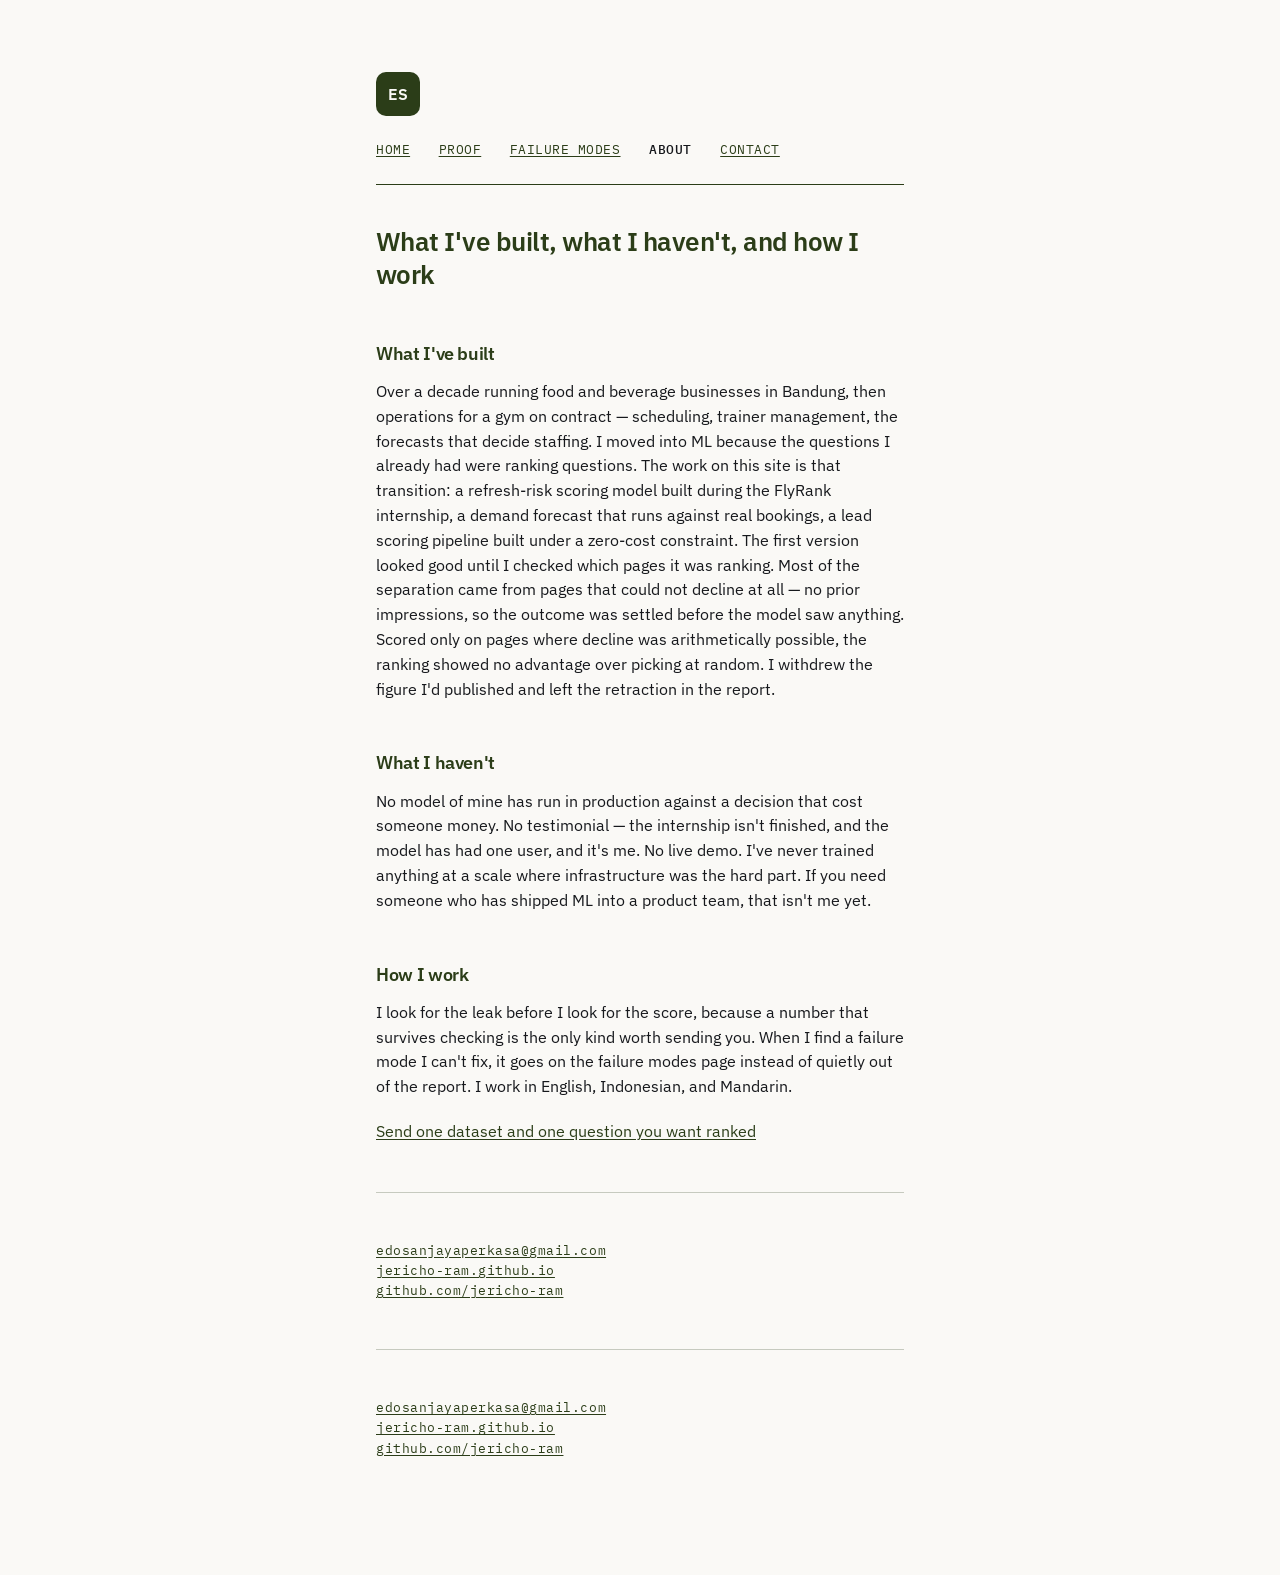
==== about.html @ 23387aa8 "About: add contact footer" ====
<!doctype html>
<html lang="en">
<head>
<meta charset="utf-8">
<meta name="viewport" content="width=device-width, initial-scale=1">
<title>About — Edo Sanjaya Perkasa</title>
<meta name="description" content="What I've built, what I haven't, and how I work. The leak I found in my own model, and the figure I withdrew because of it.">
<link rel="preconnect" href="https://fonts.gstatic.com" crossorigin>
<link href="https://fonts.googleapis.com/css2?family=IBM+Plex+Mono:wght@400;500&family=IBM+Plex+Sans:wght@400;600&display=swap" rel="stylesheet">
<link rel="stylesheet" href="style.css">
</head>
<body>

<header>
<a class="mark" href="index.html">ES</a>
<nav>
<a href="index.html">HOME</a>
<a href="cases.html">PROOF</a>
<a href="failure-modes.html">FAILURE MODES</a>
<span aria-current="page">ABOUT</span>
<a href="contact.html">CONTACT</a>
</nav>
</header>

<main>
<h1>What I've built, what I haven't, and how I work</h1>

<h2>What I've built</h2>
<p>Over a decade running food and beverage businesses in Bandung, then operations for a gym on contract &mdash; scheduling, trainer management, the forecasts that decide staffing. I moved into ML because the questions I already had were ranking questions. The work on this site is that transition: a refresh-risk scoring model built during the FlyRank internship, a demand forecast that runs against real bookings, a lead scoring pipeline built under a zero-cost constraint. The first version looked good until I checked which pages it was ranking. Most of the separation came from pages that could not decline at all — no prior impressions, so the outcome was settled before the model saw anything. Scored only on pages where decline was arithmetically possible, the ranking showed no advantage over picking at random. I withdrew the figure I'd published and left the retraction in the report.</p>

<h2>What I haven't</h2>
<p>No model of mine has run in production against a decision that cost someone money. No testimonial &mdash; the internship isn't finished, and the model has had one user, and it's me. No live demo. I've never trained anything at a scale where infrastructure was the hard part. If you need someone who has shipped ML into a product team, that isn't me yet.</p>

<h2>How I work</h2>
<p>I look for the leak before I look for the score, because a number that survives checking is the only kind worth sending you. When I find a failure mode I can't fix, it goes on the failure modes page instead of quietly out of the report. I work in English, Indonesian, and Mandarin.</p>

<p><a href="contact.html">Send one dataset and one question you want ranked</a></p>

<hr>

<p class="meta"><a href="mailto:edosanjayaperkasa@gmail.com">edosanjayaperkasa@gmail.com</a><br>
<a href="https://jericho-ram.github.io/">jericho-ram.github.io</a><br>
<a href="https://github.com/Jericho-Ram">github.com/jericho-ram</a></p>
<hr>

<p class="meta"><a href="mailto:edosanjayaperkasa@gmail.com">edosanjayaperkasa@gmail.com</a><br>
<a href="https://jericho-ram.github.io/">jericho-ram.github.io</a><br>
<a href="https://github.com/Jericho-Ram">github.com/jericho-ram</a></p>
</main>
</body>
</html>
---- style.css ----
/* Identity kit. Four colours, two fonts, no exceptions. */
:root{--paper:#FAF9F6;--ink:#16181C;--signal:#2B3D18;--caution:#B4531A}

*{box-sizing:border-box}

body{margin:0;background:var(--paper);color:var(--ink);
font-family:"IBM Plex Sans",system-ui,sans-serif;font-weight:400;line-height:1.55;
-webkit-font-smoothing:antialiased}

main{max-width:36rem;margin:0 auto;padding:0 1.5rem 6rem}

h1{font-weight:600;letter-spacing:-.02em;color:var(--signal);font-size:1.6rem;line-height:1.3;margin:0 0 1.5rem}
h2{font-weight:600;letter-spacing:-.02em;color:var(--signal);font-size:1.1rem;margin:3rem 0 .75rem}
h2.limit{color:var(--caution)}
h3{font-weight:600;font-size:.95rem;margin:1.5rem 0 .25rem}
p{margin:0 0 1.25rem}
ul{padding-left:1.1rem;margin:0 0 1.25rem}
li{margin-bottom:.5rem}
hr{border:0;border-top:1px solid var(--signal);opacity:.25;margin:3rem 0}

/* Mono carries every number, column name, file path, and label. Never prose. */
code{font-family:"IBM Plex Mono",ui-monospace,monospace;font-weight:500;font-size:.9em}
.meta{font-family:"IBM Plex Mono",ui-monospace,monospace;font-size:.8125rem;letter-spacing:.04em}

a{color:var(--signal);text-decoration:underline;text-underline-offset:2px}

/* Header: mark, then nav. Same on all four pages. */
header{max-width:36rem;margin:0 auto;padding:8vh 1.5rem 0}
.mark{display:inline-flex;align-items:center;justify-content:center;width:44px;height:44px;
border-radius:10px;background:var(--signal);color:var(--paper);font-weight:600;
text-decoration:none;margin-bottom:1.5rem}
nav{font-family:"IBM Plex Mono",ui-monospace,monospace;font-size:.8125rem;letter-spacing:.04em;
padding-bottom:1.5rem;border-bottom:1px solid var(--signal);margin-bottom:2.5rem}
nav a,nav span{margin-right:1.25rem;display:inline-block}
/* Current page is plain text, not a link, so nothing is signalled by colour alone. */
nav span[aria-current]{color:var(--ink);font-weight:500}

/* Charts are pipeline output, recoloured to the palette. Data untouched. */
figure{margin:1.5rem 0 2rem}
figure svg,figure img{width:100%;height:auto;display:block;border:1px solid rgba(43,61,24,.25)}
figcaption{font-family:"IBM Plex Mono",ui-monospace,monospace;font-size:.75rem;
letter-spacing:.04em;margin-top:.5rem;line-height:1.5}
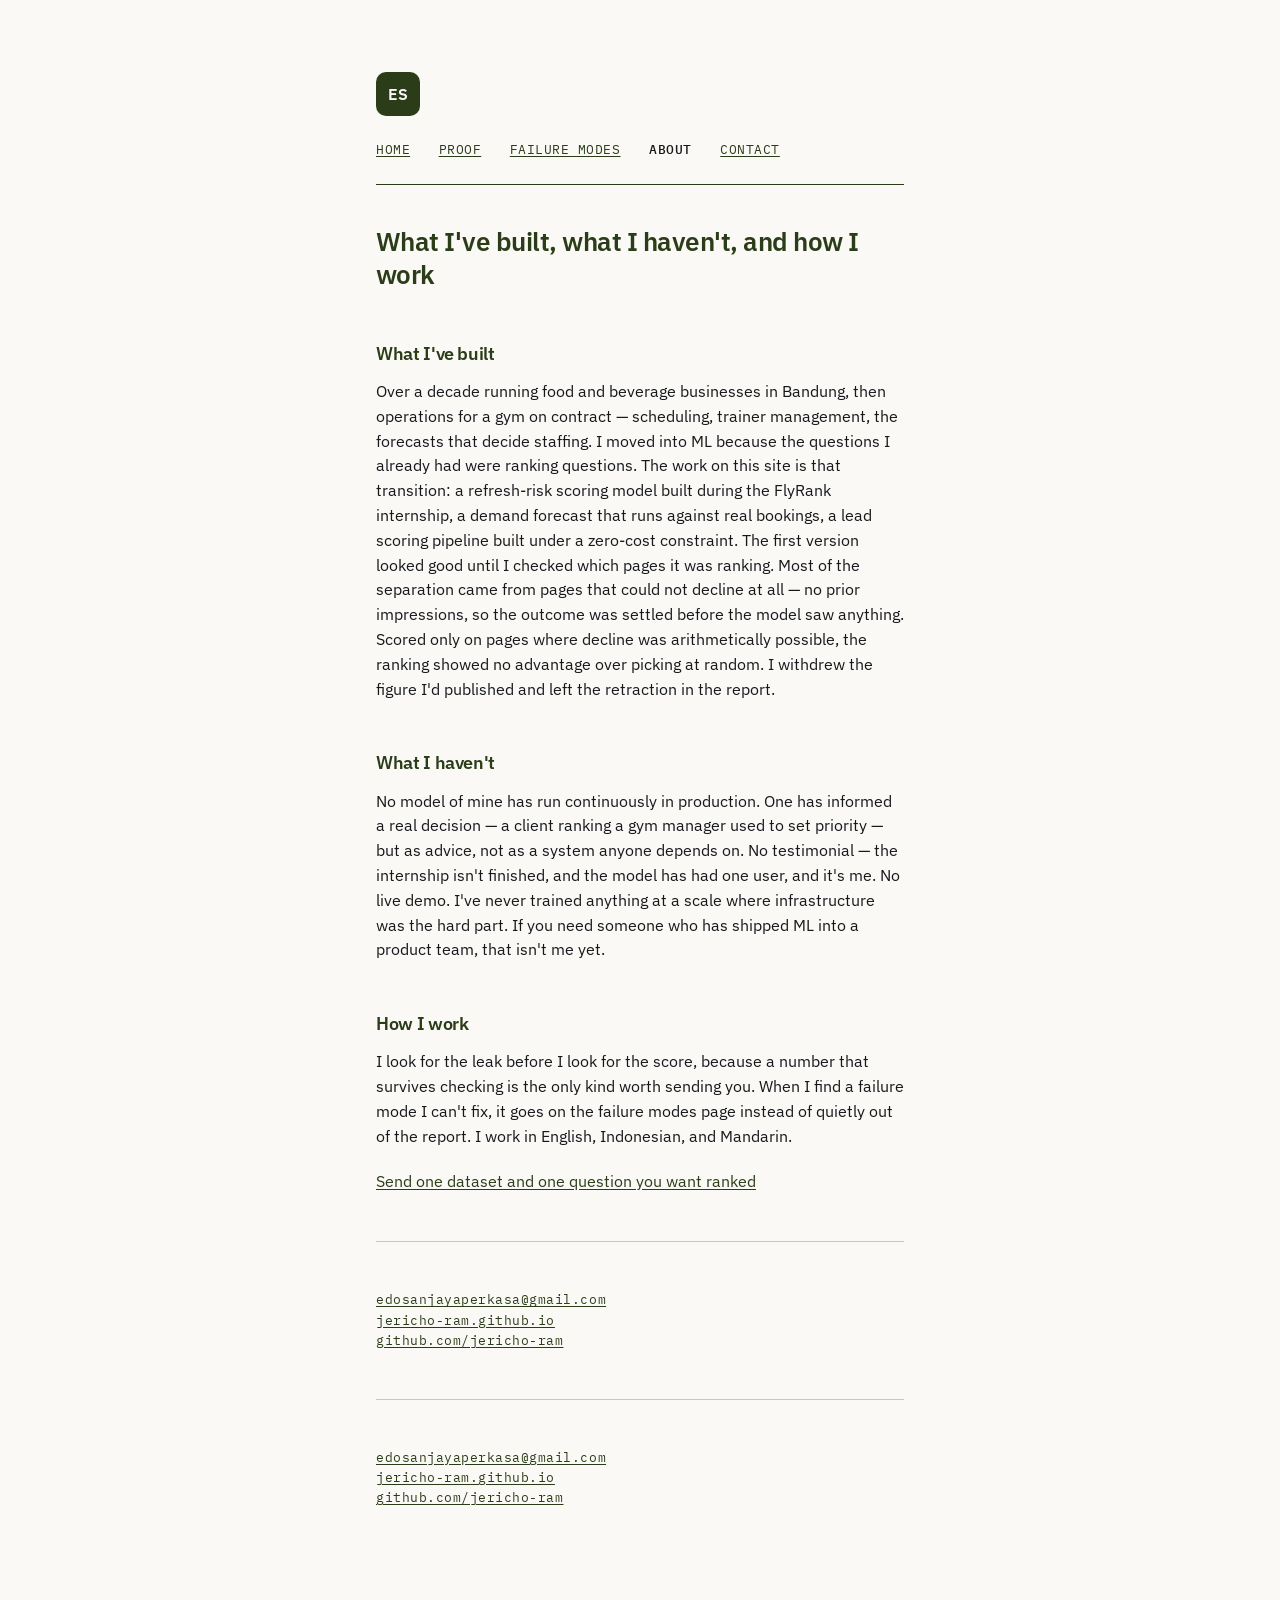
==== commit 438ee2d7: "Add CV nav, fix production line, remove patch script" ====
--- a/about.html
+++ b/about.html
@@ -29,7 +29,7 @@
 <p>Over a decade running food and beverage businesses in Bandung, then operations for a gym on contract &mdash; scheduling, trainer management, the forecasts that decide staffing. I moved into ML because the questions I already had were ranking questions. The work on this site is that transition: a refresh-risk scoring model built during the FlyRank internship, a demand forecast that runs against real bookings, a lead scoring pipeline built under a zero-cost constraint. The first version looked good until I checked which pages it was ranking. Most of the separation came from pages that could not decline at all — no prior impressions, so the outcome was settled before the model saw anything. Scored only on pages where decline was arithmetically possible, the ranking showed no advantage over picking at random. I withdrew the figure I'd published and left the retraction in the report.</p>
 
 <h2>What I haven't</h2>
-<p>No model of mine has run in production against a decision that cost someone money. No testimonial &mdash; the internship isn't finished, and the model has had one user, and it's me. No live demo. I've never trained anything at a scale where infrastructure was the hard part. If you need someone who has shipped ML into a product team, that isn't me yet.</p>
+<p>No model of mine has run continuously in production. One has informed a real decision &mdash; a client ranking a gym manager used to set priority &mdash; but as advice, not as a system anyone depends on. No testimonial &mdash; the internship isn't finished, and the model has had one user, and it's me. No live demo. I've never trained anything at a scale where infrastructure was the hard part. If you need someone who has shipped ML into a product team, that isn't me yet.</p>
 
 <h2>How I work</h2>
 <p>I look for the leak before I look for the score, because a number that survives checking is the only kind worth sending you. When I find a failure mode I can't fix, it goes on the failure modes page instead of quietly out of the report. I work in English, Indonesian, and Mandarin.</p>
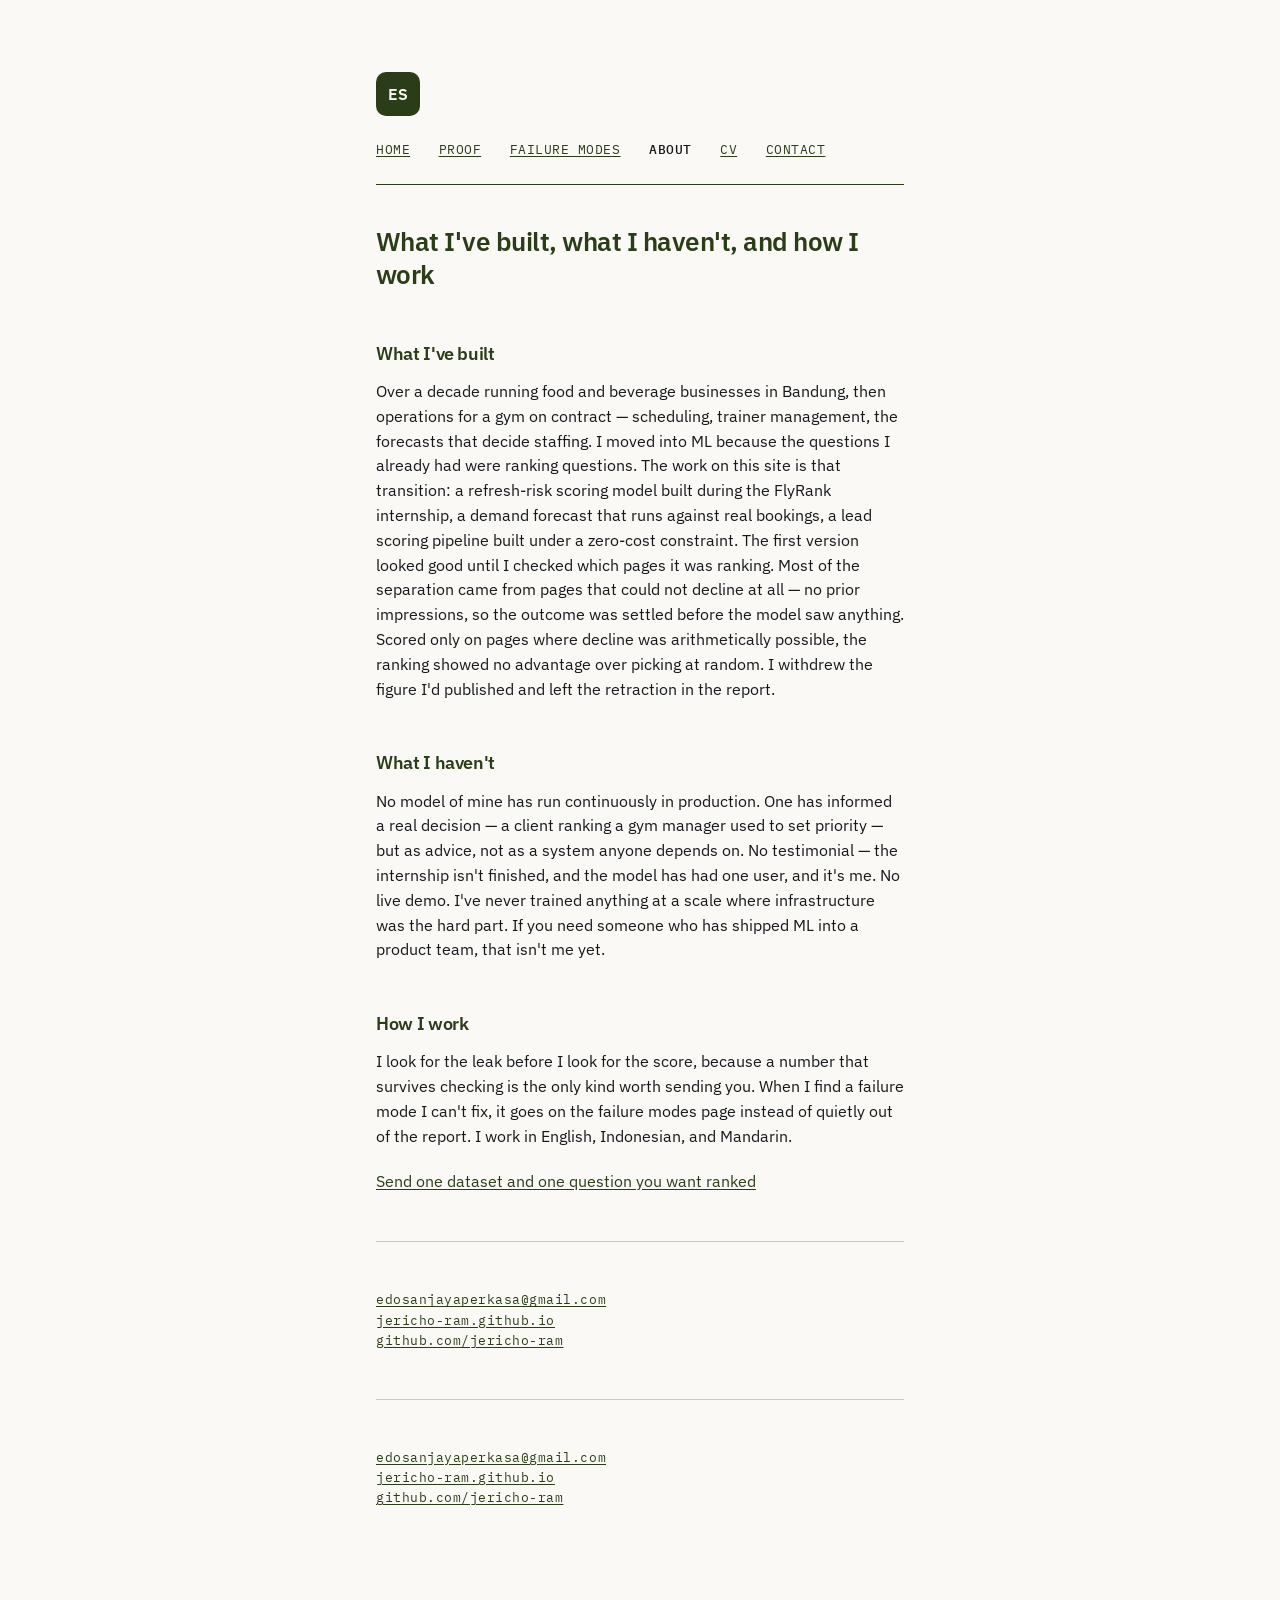
==== commit b7942293: "Add CV nav, fix production line, remove patch script" ====
--- a/about.html
+++ b/about.html
@@ -18,6 +18,7 @@
 <a href="cases.html">PROOF</a>
 <a href="failure-modes.html">FAILURE MODES</a>
 <span aria-current="page">ABOUT</span>
+<a href="cv.html">CV</a>
 <a href="contact.html">CONTACT</a>
 </nav>
 </header>
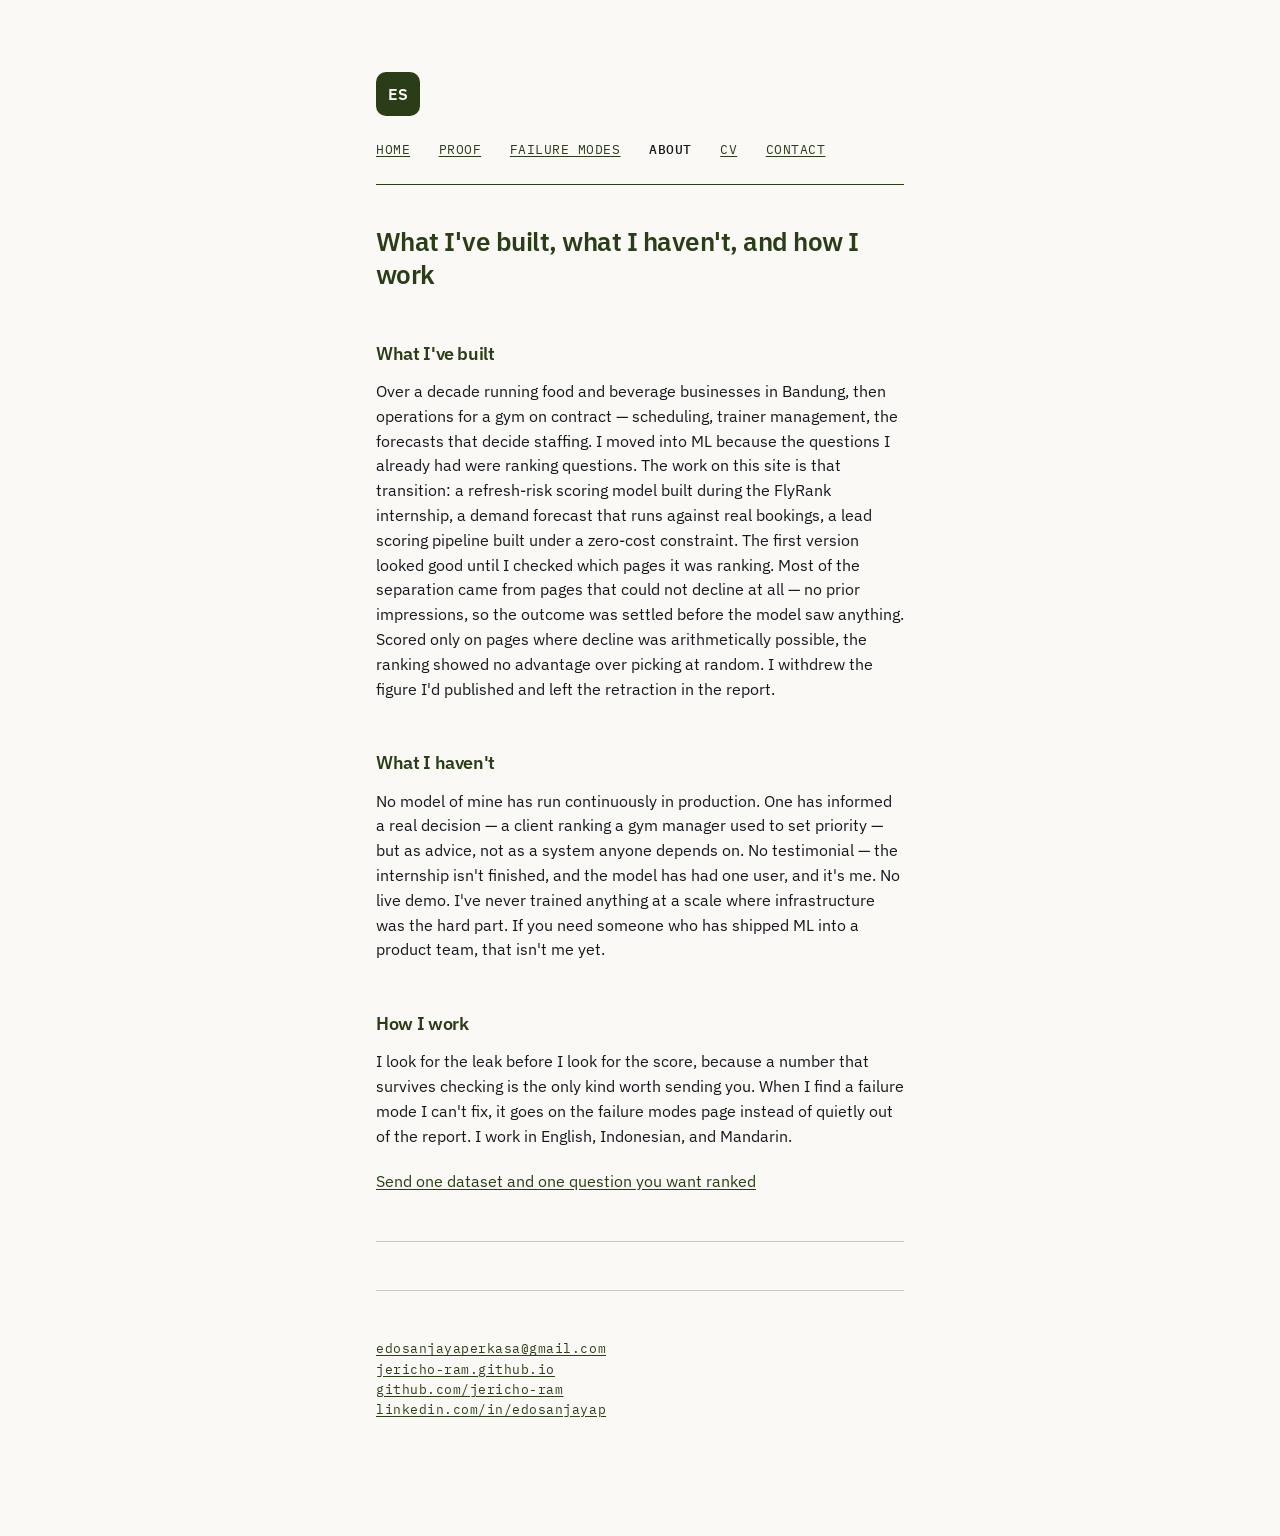
==== commit e5ac20a1: "Footer: add LinkedIn, remove duplicate on about" ====
--- a/about.html
+++ b/about.html
@@ -39,14 +39,12 @@
 
 <hr>
 
-<p class="meta"><a href="mailto:edosanjayaperkasa@gmail.com">edosanjayaperkasa@gmail.com</a><br>
-<a href="https://jericho-ram.github.io/">jericho-ram.github.io</a><br>
-<a href="https://github.com/Jericho-Ram">github.com/jericho-ram</a></p>
 <hr>
 
 <p class="meta"><a href="mailto:edosanjayaperkasa@gmail.com">edosanjayaperkasa@gmail.com</a><br>
 <a href="https://jericho-ram.github.io/">jericho-ram.github.io</a><br>
-<a href="https://github.com/Jericho-Ram">github.com/jericho-ram</a></p>
+<a href="https://github.com/Jericho-Ram">github.com/jericho-ram</a><br>
+<a href="https://linkedin.com/in/edosanjayap">linkedin.com/in/edosanjayap</a></p>
 </main>
 </body>
 </html>
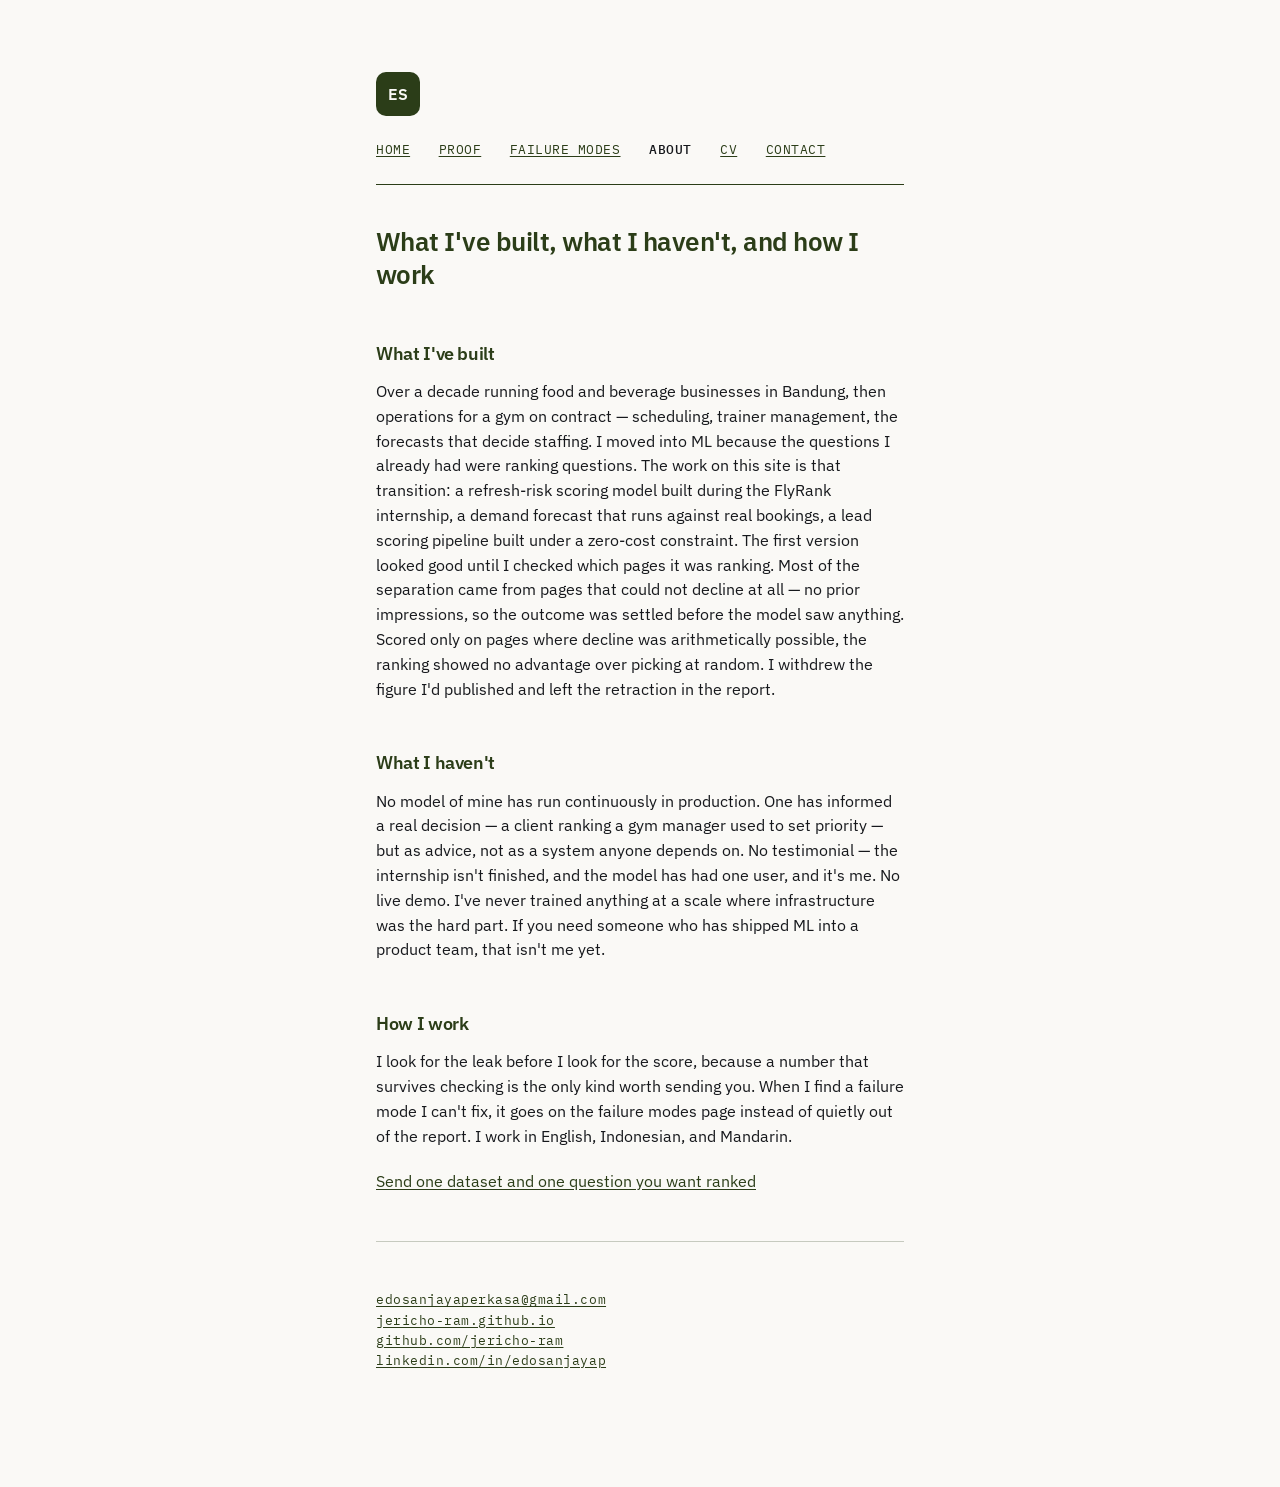
==== commit 74c2ba59: "Update about.html" ====
--- a/about.html
+++ b/about.html
@@ -39,8 +39,6 @@
 
 <hr>
 
-<hr>
-
 <p class="meta"><a href="mailto:edosanjayaperkasa@gmail.com">edosanjayaperkasa@gmail.com</a><br>
 <a href="https://jericho-ram.github.io/">jericho-ram.github.io</a><br>
 <a href="https://github.com/Jericho-Ram">github.com/jericho-ram</a><br>
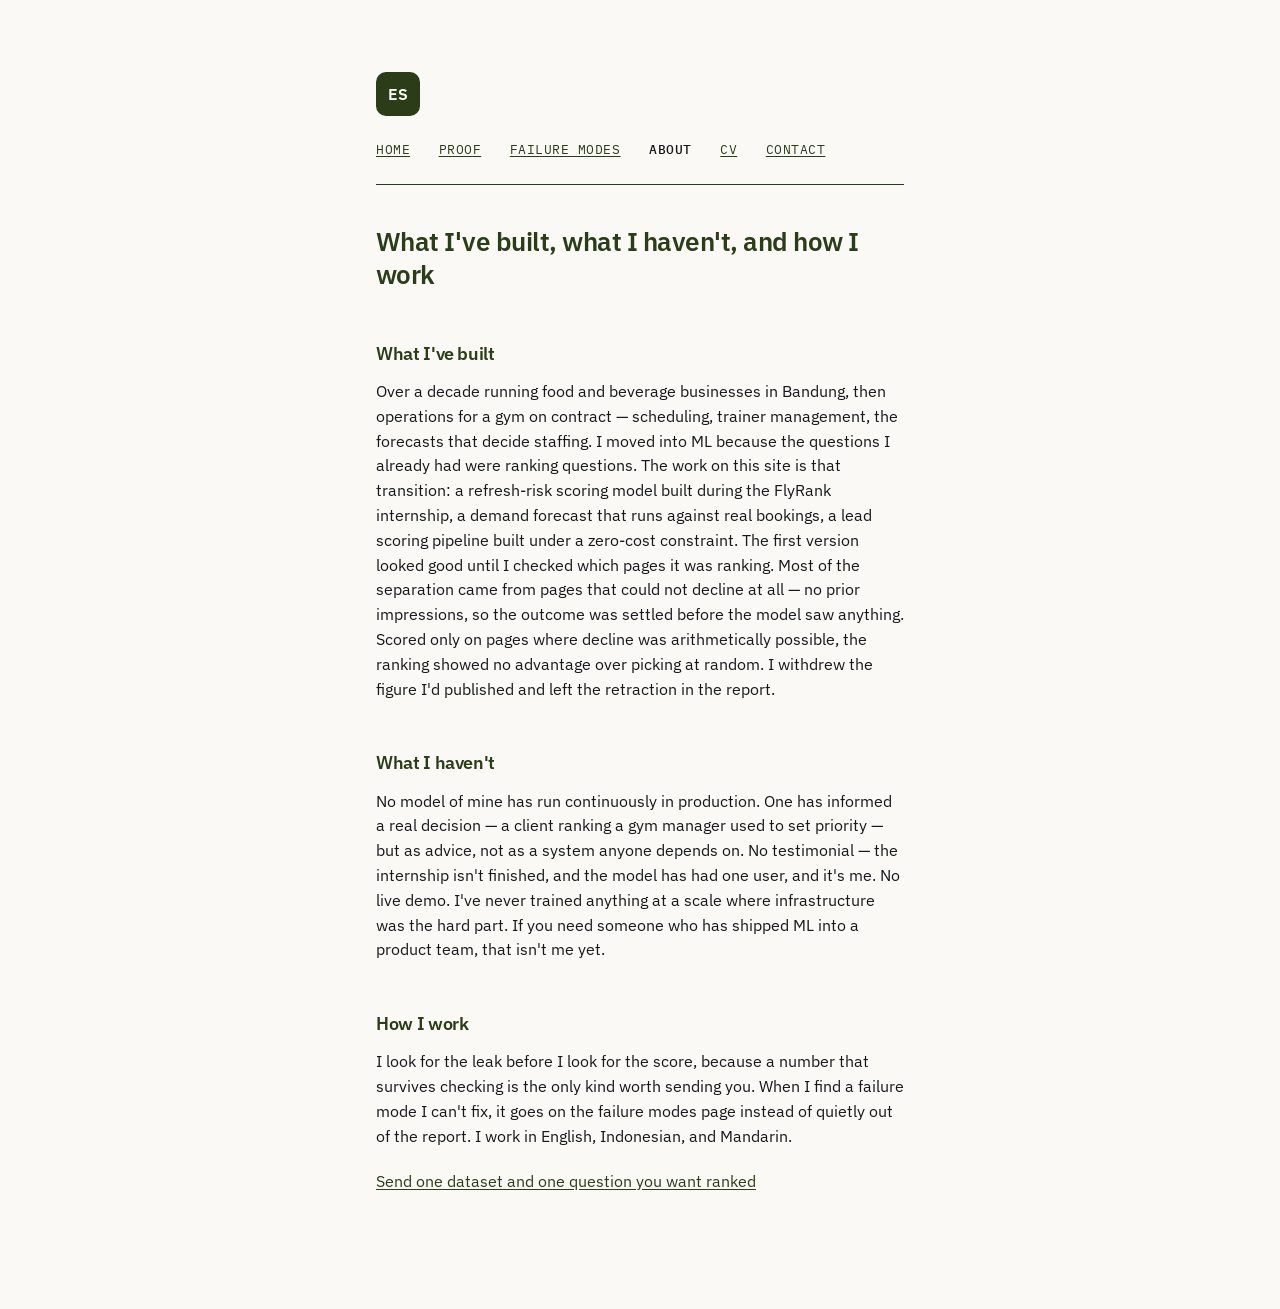
==== commit 1c291595: "Footer: keep on contact and cv only" ====
--- a/about.html
+++ b/about.html
@@ -37,12 +37,6 @@
 
 <p><a href="contact.html">Send one dataset and one question you want ranked</a></p>
 
-<hr>
-
-<p class="meta"><a href="mailto:edosanjayaperkasa@gmail.com">edosanjayaperkasa@gmail.com</a><br>
-<a href="https://jericho-ram.github.io/">jericho-ram.github.io</a><br>
-<a href="https://github.com/Jericho-Ram">github.com/jericho-ram</a><br>
-<a href="https://linkedin.com/in/edosanjayap">linkedin.com/in/edosanjayap</a></p>
 </main>
 </body>
 </html>
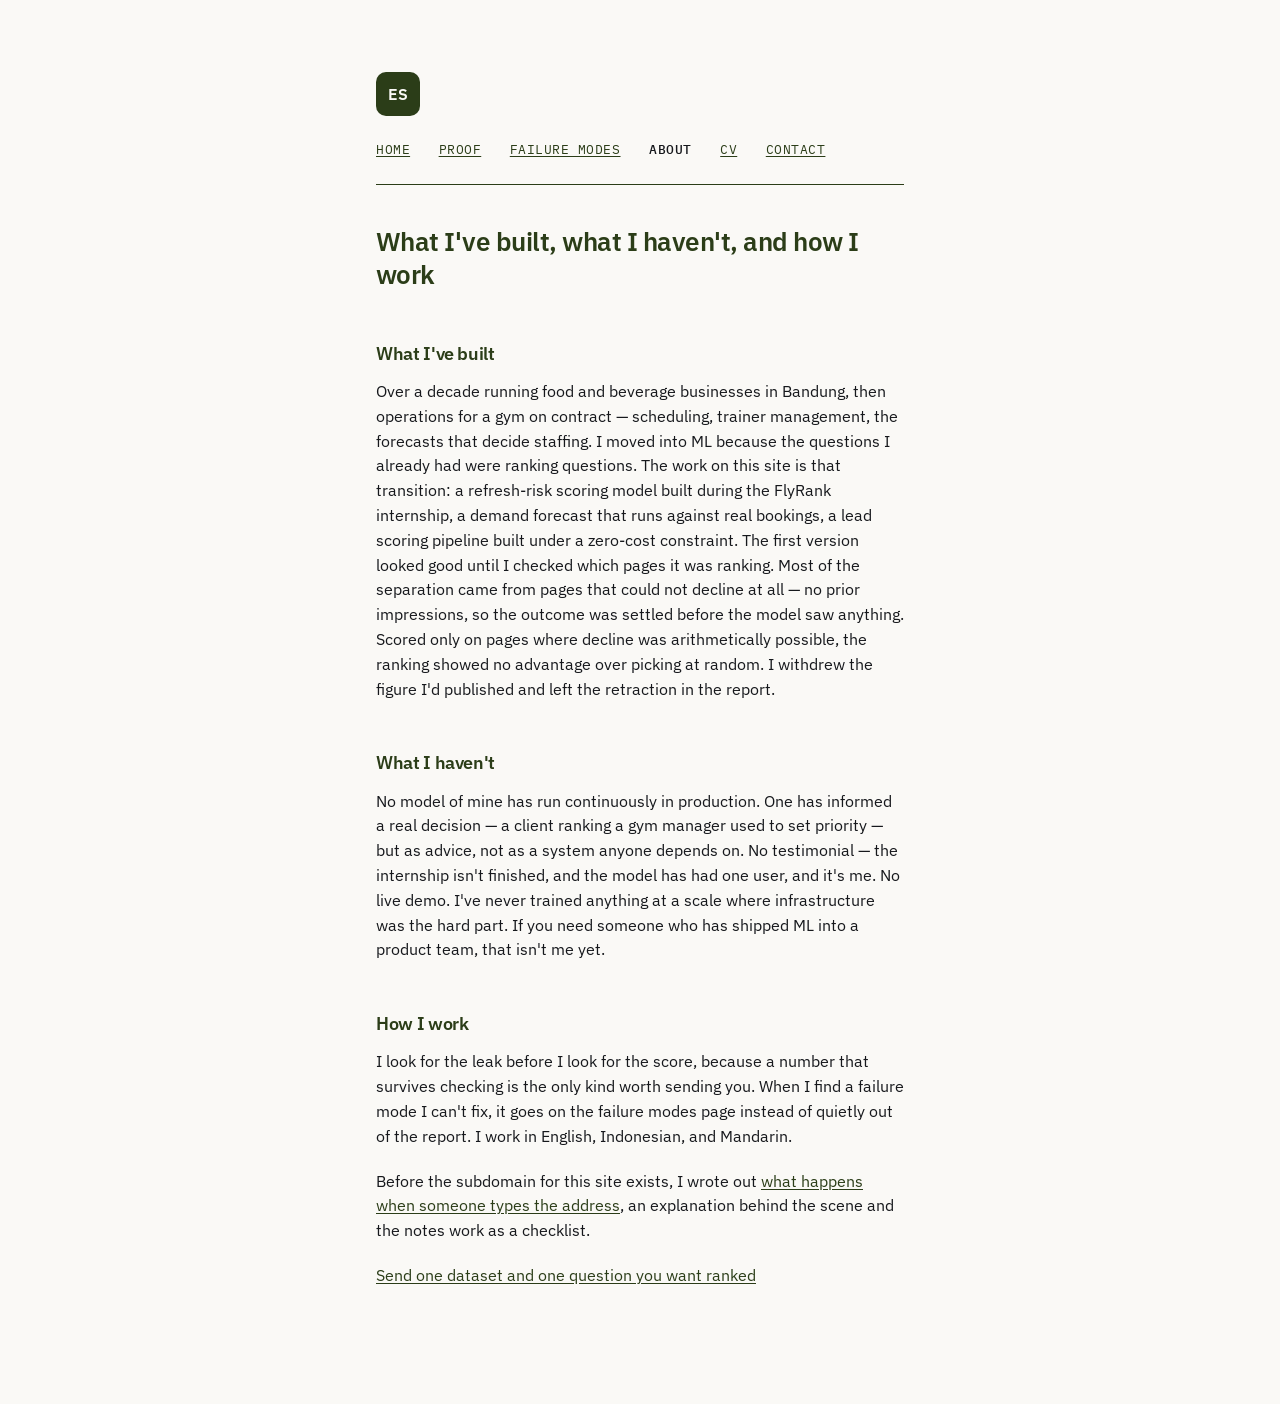
==== commit ca1f818b: "Update about.html" ====
--- a/about.html
+++ b/about.html
@@ -35,6 +35,8 @@
 <h2>How I work</h2>
 <p>I look for the leak before I look for the score, because a number that survives checking is the only kind worth sending you. When I find a failure mode I can't fix, it goes on the failure modes page instead of quietly out of the report. I work in English, Indonesian, and Mandarin.</p>
 
+<p>Before the subdomain for this site exists, I wrote out <a href="dns-walkthrough.html">what happens when someone types the address</a>, an explanation behind the scene and the notes work as a checklist.</p>
+
 <p><a href="contact.html">Send one dataset and one question you want ranked</a></p>
 
 </main>
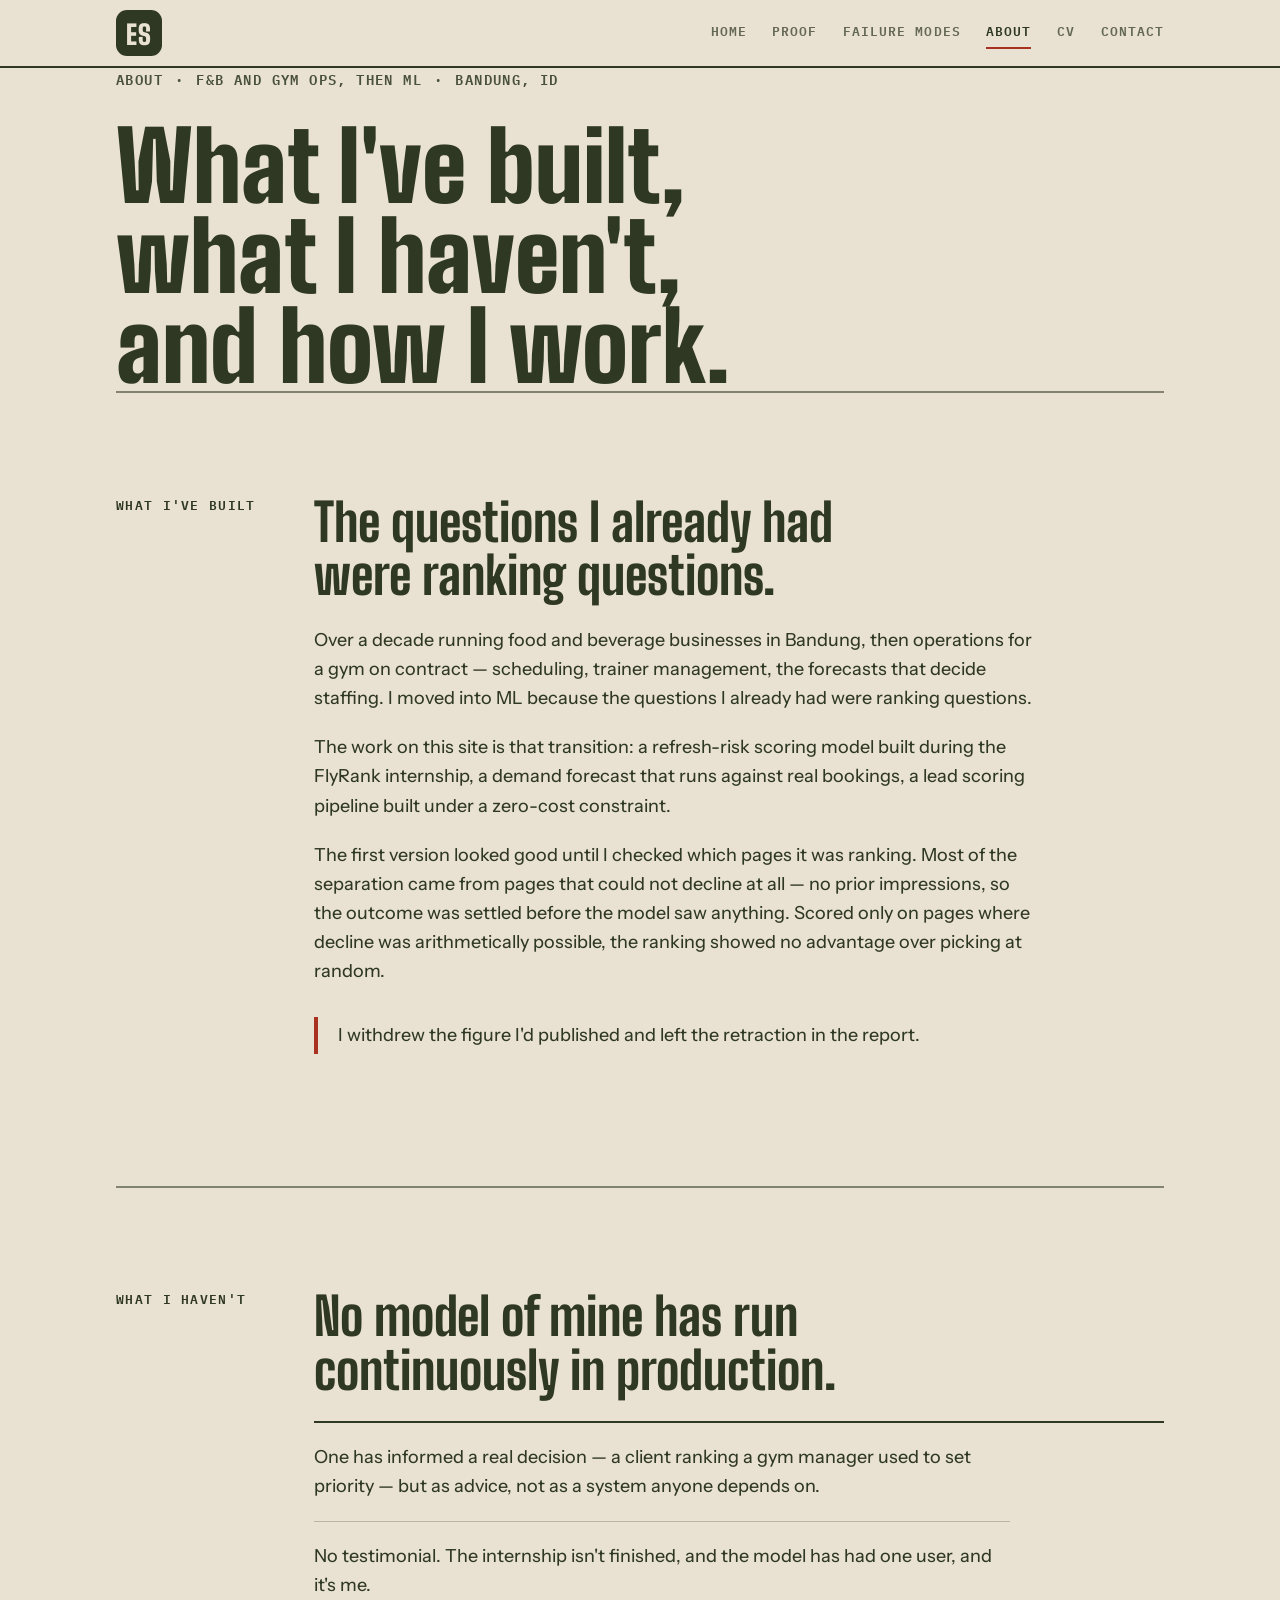
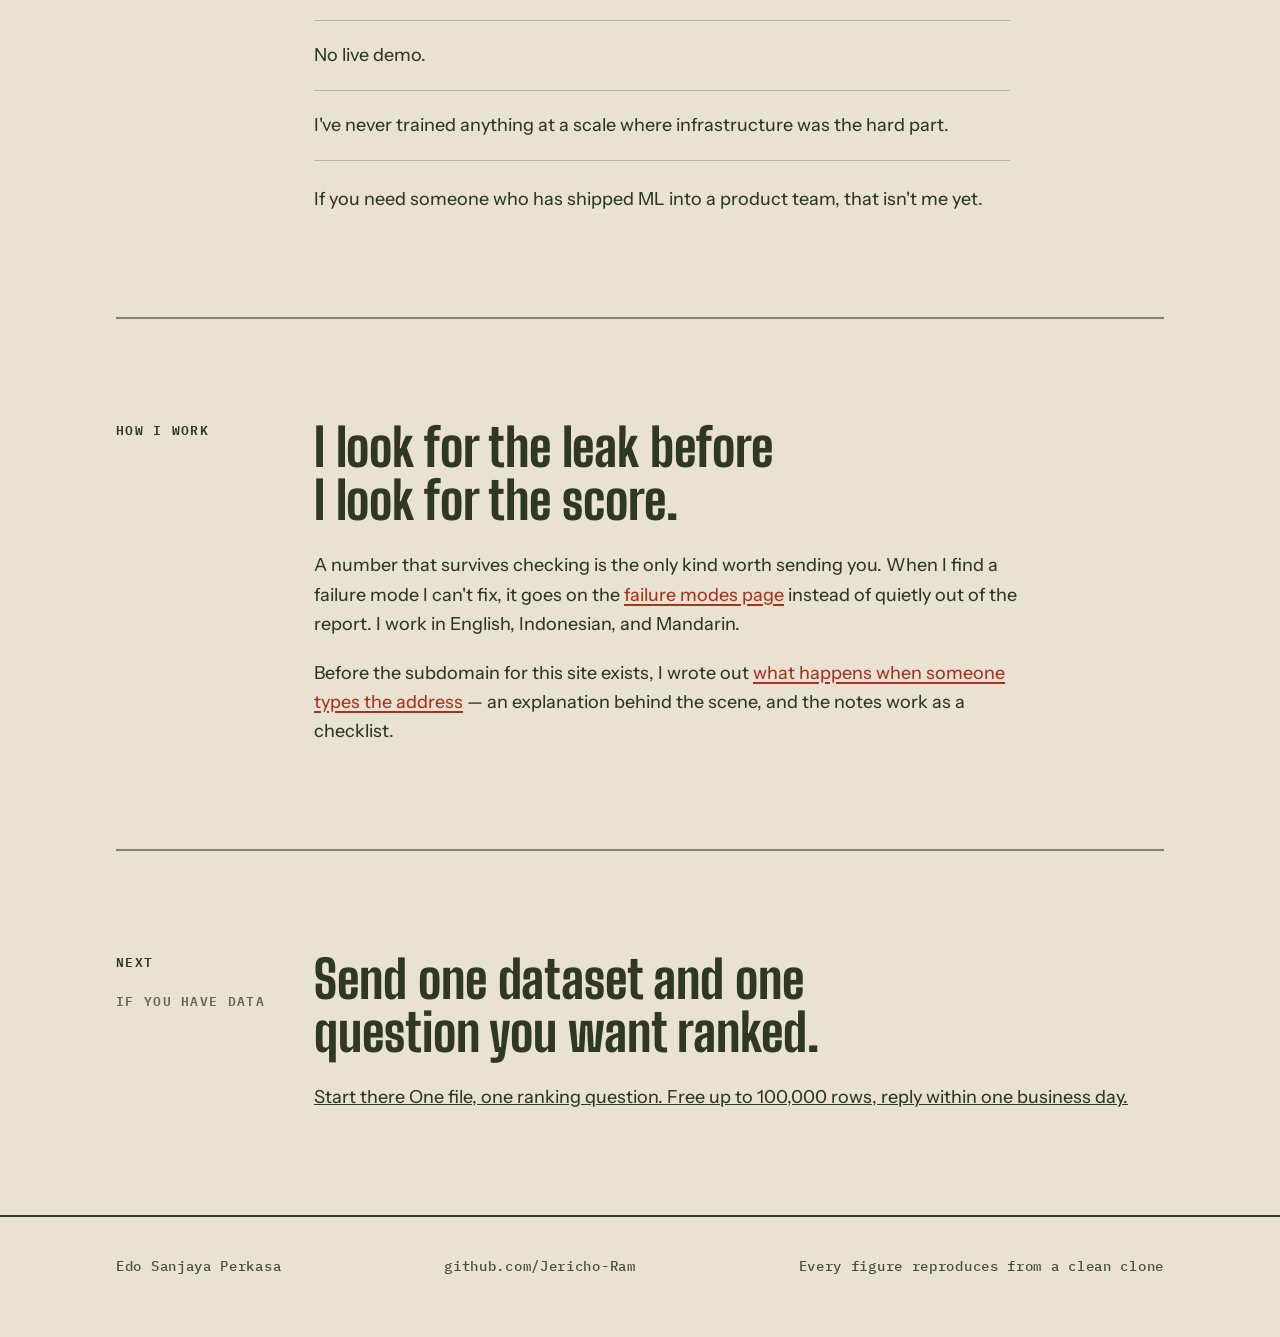
==== commit a1d744da: "failure-modes and about on shared stylesheet" ====
--- a/about.html
+++ b/about.html
@@ -1,44 +1,113 @@
-<!doctype html>
+<!DOCTYPE html>
 <html lang="en">
 <head>
 <meta charset="utf-8">
 <meta name="viewport" content="width=device-width, initial-scale=1">
 <title>About — Edo Sanjaya Perkasa</title>
 <meta name="description" content="What I've built, what I haven't, and how I work. The leak I found in my own model, and the figure I withdrew because of it.">
+<link rel="icon" type="image/png" sizes="32x32" href="icon-32.png?v=3">
+<link rel="icon" type="image/png" sizes="16x16" href="icon-16.png?v=3">
+<link rel="icon" href="favicon.ico?v=3" sizes="any">
+<link rel="apple-touch-icon" href="apple-touch-icon.png?v=3">
+<meta name="theme-color" content="#2F3822">
+<link rel="preconnect" href="https://fonts.googleapis.com">
 <link rel="preconnect" href="https://fonts.gstatic.com" crossorigin>
-<link href="https://fonts.googleapis.com/css2?family=IBM+Plex+Mono:wght@400;500&family=IBM+Plex+Sans:wght@400;600&display=swap" rel="stylesheet">
+<link href="https://fonts.googleapis.com/css2?family=Big+Shoulders+Display:wght@700;800;900&family=IBM+Plex+Mono:wght@500;600&family=Instrument+Sans:wght@400;500;600&display=swap" rel="stylesheet">
 <link rel="stylesheet" href="style.css">
 </head>
 <body>
 
-<header>
-<a class="mark" href="index.html">ES</a>
-<nav>
-<a href="index.html">HOME</a>
-<a href="cases.html">PROOF</a>
-<a href="failure-modes.html">FAILURE MODES</a>
-<span aria-current="page">ABOUT</span>
-<a href="cv.html">CV</a>
-<a href="contact.html">CONTACT</a>
-</nav>
+<header class="masthead">
+  <div class="wrap">
+    <a class="monogram" href="index.html">ES</a>
+    <nav class="nav" aria-label="Primary">
+      <a href="index.html">Home</a>
+      <a href="cases.html">Proof</a>
+      <a href="failure-modes.html">Failure modes</a>
+      <a href="about.html" aria-current="page">About</a>
+      <a href="cv.html">CV</a>
+      <a href="contact.html">Contact</a>
+    </nav>
+  </div>
 </header>
 
 <main>
-<h1>What I've built, what I haven't, and how I work</h1>
+  <section class="hero">
+    <div class="wrap">
+      <p class="kicker"><span>About</span><span>F&amp;B and gym ops, then ML</span><span>Bandung, ID</span></p>
+      <h1>What I've built, what I haven't, and how I work.</h1>
+    </div>
+  </section>
 
-<h2>What I've built</h2>
-<p>Over a decade running food and beverage businesses in Bandung, then operations for a gym on contract &mdash; scheduling, trainer management, the forecasts that decide staffing. I moved into ML because the questions I already had were ranking questions. The work on this site is that transition: a refresh-risk scoring model built during the FlyRank internship, a demand forecast that runs against real bookings, a lead scoring pipeline built under a zero-cost constraint. The first version looked good until I checked which pages it was ranking. Most of the separation came from pages that could not decline at all — no prior impressions, so the outcome was settled before the model saw anything. Scored only on pages where decline was arithmetically possible, the ranking showed no advantage over picking at random. I withdrew the figure I'd published and left the retraction in the report.</p>
+  <div class="wrap">
 
-<h2>What I haven't</h2>
-<p>No model of mine has run continuously in production. One has informed a real decision &mdash; a client ranking a gym manager used to set priority &mdash; but as advice, not as a system anyone depends on. No testimonial &mdash; the internship isn't finished, and the model has had one user, and it's me. No live demo. I've never trained anything at a scale where infrastructure was the hard part. If you need someone who has shipped ML into a product team, that isn't me yet.</p>
+    <section class="rec reveal">
+      <div class="rail"><b>What I've built</b></div>
+      <div>
+        <h2>The questions I already had were ranking questions.</h2>
+        <p>Over a decade running food and beverage businesses in Bandung, then operations for a gym on contract — scheduling, trainer management, the forecasts that decide staffing. I moved into ML because the questions I already had were ranking questions.</p>
+        <p>The work on this site is that transition: a refresh-risk scoring model built during the FlyRank internship, a demand forecast that runs against real bookings, a lead scoring pipeline built under a zero-cost constraint.</p>
+        <p>The first version looked good until I checked which pages it was ranking. Most of the separation came from pages that could not decline at all — no prior impressions, so the outcome was settled before the model saw anything. Scored only on pages where decline was arithmetically possible, the ranking showed no advantage over picking at random.</p>
+        <div class="callout">
+          <p>I withdrew the figure I'd published and left the retraction in the report.</p>
+        </div>
+      </div>
+    </section>
 
-<h2>How I work</h2>
-<p>I look for the leak before I look for the score, because a number that survives checking is the only kind worth sending you. When I find a failure mode I can't fix, it goes on the failure modes page instead of quietly out of the report. I work in English, Indonesian, and Mandarin.</p>
+    <section class="rec reveal">
+      <div class="rail"><b>What I haven't</b></div>
+      <div>
+        <h2>No model of mine has run continuously in production.</h2>
+        <ul class="plain">
+          <li>One has informed a real decision — a client ranking a gym manager used to set priority — but as advice, not as a system anyone depends on.</li>
+          <li>No testimonial. The internship isn't finished, and the model has had one user, and it's me.</li>
+          <li>No live demo.</li>
+          <li>I've never trained anything at a scale where infrastructure was the hard part.</li>
+        </ul>
+        <p style="margin-top:24px">If you need someone who has shipped ML into a product team, that isn't me yet.</p>
+      </div>
+    </section>
 
-<p>Before the subdomain for this site exists, I wrote out <a href="dns-walkthrough.html">what happens when someone types the address</a>, an explanation behind the scene and the notes work as a checklist.</p>
+    <section class="rec reveal">
+      <div class="rail"><b>How I work</b></div>
+      <div>
+        <h2>I look for the leak before I look for the score.</h2>
+        <p>A number that survives checking is the only kind worth sending you. When I find a failure mode I can't fix, it goes on the <a href="failure-modes.html">failure modes page</a> instead of quietly out of the report. I work in English, Indonesian, and Mandarin.</p>
+        <p>Before the subdomain for this site exists, I wrote out <a href="dns-walkthrough.html">what happens when someone types the address</a> — an explanation behind the scene, and the notes work as a checklist.</p>
+      </div>
+    </section>
 
-<p><a href="contact.html">Send one dataset and one question you want ranked</a></p>
+    <section class="rec reveal">
+      <div class="rail"><b>Next</b><br>if you have data</div>
+      <div>
+        <h2>Send one dataset and one question you want ranked.</h2>
+        <div class="evidence">
+          <a class="ev" href="contact.html">
+            <span class="t">Start there</span>
+            <span class="d">One file, one ranking question. Free up to 100,000 rows, reply within one business day.</span>
+          </a>
+        </div>
+      </div>
+    </section>
 
+  </div>
 </main>
+
+<footer>
+  <div class="wrap">
+    <span>Edo Sanjaya Perkasa</span>
+    <span><a href="https://github.com/Jericho-Ram/FlyRank-Internship-ML">github.com/Jericho-Ram</a></span>
+    <span>Every figure reproduces from a clean clone</span>
+  </div>
+</footer>
+
+<script>
+(function(){
+  var els=document.querySelectorAll('.reveal');
+  if(!('IntersectionObserver' in window)){els.forEach(function(e){e.classList.add('is-in')});return;}
+  var io=new IntersectionObserver(function(en){en.forEach(function(e){if(e.isIntersecting){e.target.classList.add('is-in');io.unobserve(e.target);}})},{threshold:.12,rootMargin:'0px 0px -6% 0px'});
+  els.forEach(function(e){io.observe(e)});
+})();
+</script>
 </body>
 </html>
--- a/style.css
+++ b/style.css
@@ -1,42 +1,120 @@
-/* Identity kit. Four colours, two fonts, no exceptions. */
-:root{--paper:#FAF9F6;--ink:#16181C;--signal:#2B3D18;--caution:#B4531A}
+/* Edo Sanjaya Perkasa — shared stylesheet for all pages */
+:root{
+  --ink:#2F3822;
+  --paper:#E9E2D2;
+  --brick:#A8321F;
+  --ink-2:rgba(47,56,34,.86);
+  --ink-3:rgba(47,56,34,.72);
+  --rule:rgba(47,56,34,.26);
+  --rule-strong:rgba(47,56,34,.55);
+  --display:"Big Shoulders Display","Oswald","Arial Narrow Bold","Helvetica Neue",Impact,sans-serif;
+  --body:"Instrument Sans",-apple-system,"Segoe UI",Roboto,system-ui,sans-serif;
+  --mono:"IBM Plex Mono",ui-monospace,"Roboto Mono",Menlo,monospace;
+  --wrap:1160px;
+  --gap:clamp(52px,8vw,104px);
+}
+*{box-sizing:border-box}
+html{-webkit-text-size-adjust:100%;scroll-behavior:smooth}
+body{
+  margin:0;background:var(--paper);color:var(--ink);
+  font-family:var(--body);font-size:clamp(18px,1.35vw,21px);
+  font-weight:450;line-height:1.62;-webkit-font-smoothing:antialiased;
+}
+a{color:inherit}
+.wrap{max-width:var(--wrap);margin:0 auto;padding:0 clamp(22px,5vw,56px)}
 
-*{box-sizing:border-box}
+/* masthead */
+.masthead{position:sticky;top:0;z-index:50;background:#E9E2D2;border-bottom:2px solid var(--ink)}
+.masthead .wrap{display:flex;align-items:center;justify-content:space-between;gap:20px;height:66px}
+.monogram{
+  display:inline-flex;align-items:center;justify-content:center;
+  width:46px;height:46px;border-radius:11px;
+  background:var(--ink);color:var(--paper);
+  font-family:var(--display);font-weight:900;font-size:27px;letter-spacing:.02em;
+  line-height:1;padding-top:3px;text-decoration:none;
+}
+.monogram:hover,.monogram:focus-visible{background:var(--brick)}
+.nav{display:flex;gap:clamp(14px,2vw,26px);font-family:var(--mono);font-weight:600;font-size:13px;letter-spacing:.08em;text-transform:uppercase}
+.nav a{text-decoration:none;color:var(--ink-3);padding:4px 0;border-bottom:2px solid transparent}
+.nav a:hover,.nav a:focus-visible{color:var(--ink);border-color:var(--ink)}
+.nav a[aria-current="page"]{color:var(--ink);border-color:var(--brick)}
 
-body{margin:0;background:var(--paper);color:var(--ink);
-font-family:"IBM Plex Sans",system-ui,sans-serif;font-weight:400;line-height:1.55;
--webkit-font-smoothing:antialiased}
+/* page head */
+.pagehead{padding:clamp(52px,8vw,100px) 0 clamp(30px,4vw,50px)}
+.kicker{font-family:var(--mono);font-weight:600;font-size:14px;letter-spacing:.1em;text-transform:uppercase;color:var(--ink-2);margin:0 0 clamp(20px,3vw,30px);display:flex;flex-wrap:wrap;gap:8px 12px}
+.kicker span:not(:first-child)::before{content:"·";margin-right:12px}
+h1{font-family:var(--display);font-weight:900;font-size:clamp(48px,7.6vw,96px);line-height:.94;margin:0;max-width:16ch;text-wrap:balance}
+h1 em{font-style:normal;color:var(--brick)}
+.lede{margin:clamp(26px,3vw,38px) 0 0;max-width:58ch;font-size:clamp(19px,1.6vw,23px);line-height:1.55}
 
-main{max-width:36rem;margin:0 auto;padding:0 1.5rem 6rem}
+/* record grid (rail + column) */
+.rec{display:grid;grid-template-columns:150px minmax(0,1fr);gap:clamp(20px,4vw,48px);padding:var(--gap) 0;border-top:2px solid var(--rule-strong)}
+.rail{font-family:var(--mono);font-weight:600;font-size:13px;letter-spacing:.1em;text-transform:uppercase;color:var(--ink-3);line-height:1.5;position:sticky;top:100px;align-self:start}
+.rail b{display:block;font-weight:600;color:var(--ink)}
+.rail .seq{display:block;font-size:34px;font-family:var(--display);font-weight:900;color:var(--brick);letter-spacing:0;line-height:1;margin-bottom:6px}
 
-h1{font-weight:600;letter-spacing:-.02em;color:var(--signal);font-size:1.6rem;line-height:1.3;margin:0 0 1.5rem}
-h2{font-weight:600;letter-spacing:-.02em;color:var(--signal);font-size:1.1rem;margin:3rem 0 .75rem}
-h2.limit{color:var(--caution)}
-h3{font-weight:600;font-size:.95rem;margin:1.5rem 0 .25rem}
-p{margin:0 0 1.25rem}
-ul{padding-left:1.1rem;margin:0 0 1.25rem}
-li{margin-bottom:.5rem}
-hr{border:0;border-top:1px solid var(--signal);opacity:.25;margin:3rem 0}
+h2{font-family:var(--display);font-weight:800;font-size:clamp(34px,4.4vw,52px);line-height:1.02;margin:0 0 24px;max-width:21ch;text-wrap:balance}
+h3{font-family:var(--display);font-weight:800;font-size:clamp(26px,2.8vw,34px);line-height:1.06;margin:44px 0 16px;max-width:24ch}
+p{margin:0 0 20px;max-width:60ch}
+p:last-child{margin-bottom:0}
+.num{font-family:var(--mono);font-weight:600;font-variant-numeric:tabular-nums}
+strong{font-weight:600}
 
-/* Mono carries every number, column name, file path, and label. Never prose. */
-code{font-family:"IBM Plex Mono",ui-monospace,monospace;font-weight:500;font-size:.9em}
-.meta{font-family:"IBM Plex Mono",ui-monospace,monospace;font-size:.8125rem;letter-spacing:.04em}
+/* data table */
+table{width:100%;border-collapse:collapse;margin:28px 0;font-size:16.5px}
+caption{text-align:left;font-family:var(--mono);font-size:13px;font-weight:600;letter-spacing:.08em;text-transform:uppercase;color:var(--ink-2);padding-bottom:12px}
+th,td{text-align:left;padding:13px 16px 13px 0;border-bottom:1px solid var(--rule);vertical-align:top}
+thead th{font-family:var(--mono);font-size:13px;font-weight:600;letter-spacing:.06em;text-transform:uppercase;color:var(--ink-2);border-bottom:2px solid var(--ink)}
+tbody td:not(:first-child),tbody th:not(:first-child){font-family:var(--mono);font-variant-numeric:tabular-nums;font-weight:500}
+tbody th{font-weight:500}
+.tablewrap{overflow-x:auto;-webkit-overflow-scrolling:touch;margin:28px 0}
+.tablewrap table{margin:0;min-width:520px}
 
-a{color:var(--signal);text-decoration:underline;text-underline-offset:2px}
+/* figures */
+figure{margin:36px 0;padding:0}
+figure img{width:100%;height:auto;display:block;background:transparent}
+figcaption{font-size:16px;color:var(--ink-2);line-height:1.5;margin-top:14px;max-width:62ch;border-left:3px solid var(--rule-strong);padding-left:16px}
 
-/* Header: mark, then nav. Same on all four pages. */
-header{max-width:36rem;margin:0 auto;padding:8vh 1.5rem 0}
-.mark{display:inline-flex;align-items:center;justify-content:center;width:44px;height:44px;
-border-radius:10px;background:var(--signal);color:var(--paper);font-weight:600;
-text-decoration:none;margin-bottom:1.5rem}
-nav{font-family:"IBM Plex Mono",ui-monospace,monospace;font-size:.8125rem;letter-spacing:.04em;
-padding-bottom:1.5rem;border-bottom:1px solid var(--signal);margin-bottom:2.5rem}
-nav a,nav span{margin-right:1.25rem;display:inline-block}
-/* Current page is plain text, not a link, so nothing is signalled by colour alone. */
-nav span[aria-current]{color:var(--ink);font-weight:500}
+/* callout */
+.callout{border-left:4px solid var(--brick);padding:4px 0 4px 20px;margin:30px 0;max-width:60ch}
+.callout p:last-child{margin-bottom:0}
 
-/* Charts are pipeline output, recoloured to the palette. Data untouched. */
-figure{margin:1.5rem 0 2rem}
-figure svg,figure img{width:100%;height:auto;display:block;border:1px solid rgba(43,61,24,.25)}
-figcaption{font-family:"IBM Plex Mono",ui-monospace,monospace;font-size:.75rem;
-letter-spacing:.04em;margin-top:.5rem;line-height:1.5}
+/* lists */
+.plain{list-style:none;margin:0;padding:0;border-top:2px solid var(--ink)}
+.plain li{padding:20px 0;border-bottom:1px solid var(--rule);max-width:58ch}
+
+/* links in body copy */
+main p a,figcaption a,.callout a,td a{color:var(--brick);text-decoration:underline;text-underline-offset:3px;text-decoration-thickness:1.5px}
+main p a:hover,figcaption a:hover{background:rgba(168,50,31,.1)}
+
+/* inline code */
+code{font-family:var(--mono);font-size:.9em;font-weight:600;background:rgba(47,56,34,.09);padding:2px 6px;border-radius:3px}
+
+footer{border-top:2px solid var(--ink);padding:38px 0 60px;font-family:var(--mono);font-weight:500;font-size:14px;letter-spacing:.05em;color:var(--ink-2)}
+footer .wrap{display:flex;flex-wrap:wrap;gap:12px 32px;justify-content:space-between}
+footer a{text-decoration:none}
+footer a:hover{color:var(--brick)}
+
+.reveal{opacity:0;transform:translateY(12px);transition:opacity .5s ease,transform .5s cubic-bezier(.2,.7,.3,1)}
+.reveal.is-in{opacity:1;transform:none}
+a:focus-visible{outline:3px solid var(--brick);outline-offset:3px}
+
+@media (max-width:820px){
+  .rec{grid-template-columns:1fr;gap:16px}
+  .rail{position:static}
+  .rail b{display:inline}
+  .rail br{display:none}
+  .rail .seq{display:inline;font-size:22px;margin-right:8px}
+  h1{font-size:clamp(42px,10.5vw,68px);max-width:none}
+  h2{font-size:clamp(30px,6.4vw,42px);max-width:none}
+  .nav{gap:12px;font-size:12px}
+  .masthead .wrap{height:60px}
+  .monogram{width:40px;height:40px;font-size:23px;border-radius:9px}
+}
+@media (max-width:560px){
+  .nav a:nth-child(n+4){display:none}
+}
+@media (prefers-reduced-motion:reduce){
+  html{scroll-behavior:auto}
+  .reveal{opacity:1;transform:none;transition:none}
+}
